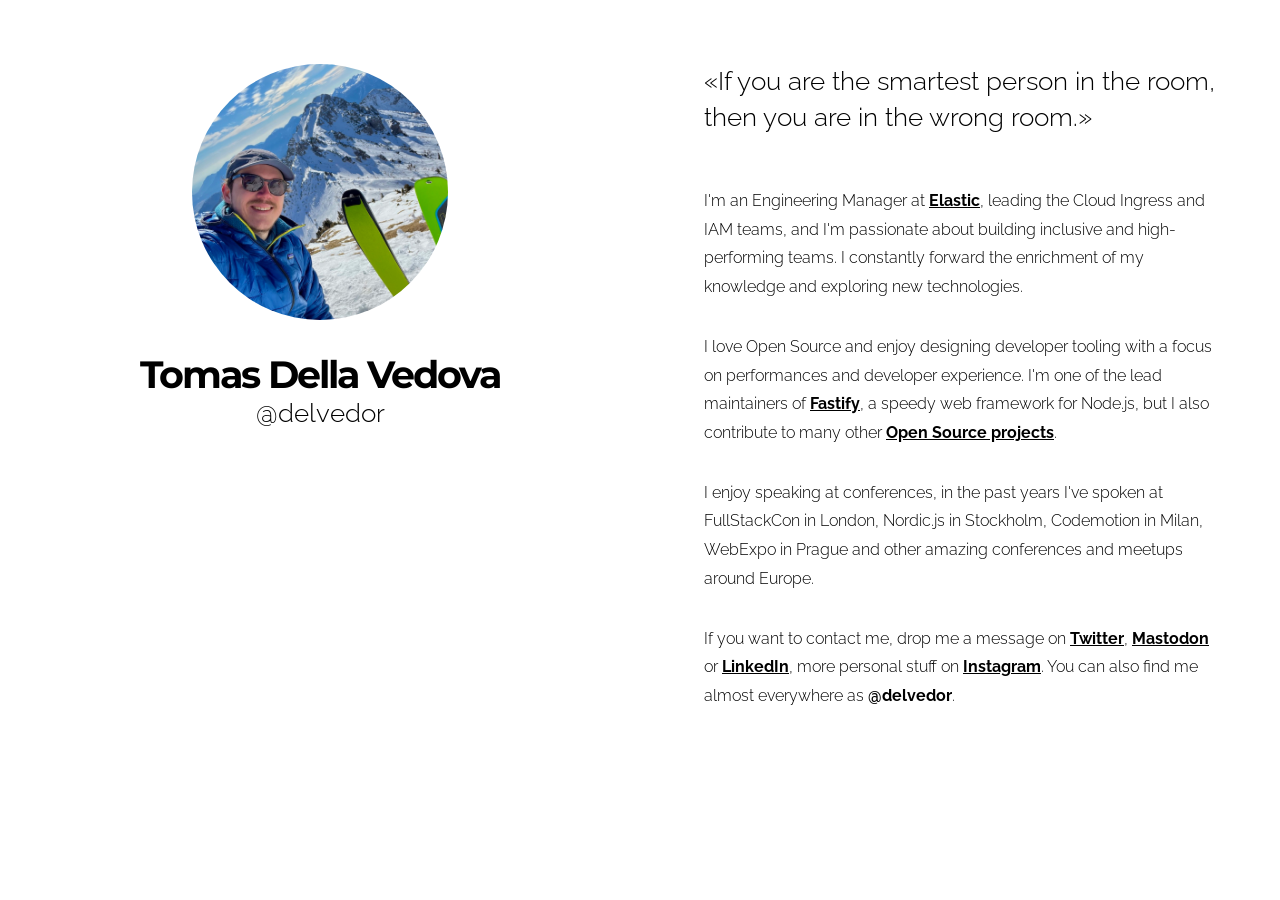
==== index.html @ c14d467c "Update index.html" ====
<!DOCTYPE html>
<html lang="en">
  <head>
    <meta charset="utf-8">
    <meta content="text/html; charset=utf-8" http-equiv="Content-Type">
    <meta name="author" content="Tomas Della Vedova"/>
    <meta name="description" content="Tomas Della Vedova is an Engineering Manager."/>
    <meta name="keywords"  content="delvedor, tomas, della vedova, tomas della vedova, node.js, javascript, fastify, elastic, engineering manager"/>
    <meta name="Resource-type" content="Document"/>
    <meta name="viewport" content="width=device-width, initial-scale=1">
    <title>delvedor</title>
    <link href="https://fonts.googleapis.com/css?family=Montserrat:700|Raleway" rel="stylesheet">
    <link href="index.css" rel="stylesheet" type="text/css">
  </head>
  <body>
    <div class="intro">
      <img class="picture" src="./image.jpeg" alt="self portait" />
      <div class="text">
        <div class="animate"><h1>Tomas Della Vedova</h1></div>
      </div>
      <div class="text">
        <div class="animate delay"><h2>@delvedor</h2></div>
      </div>
    </div>
    <div class="about">
      <h2>«If you are the smartest person in the room, then you are in the wrong room.»</h2>

      <p>I'm an Engineering Manager at <a href="https://elastic.co" target="_blank">Elastic</a>, leading the Cloud Ingress and IAM teams, and I'm passionate about building inclusive and high-performing teams. I constantly forward the enrichment of my knowledge and exploring new technologies.</p>
      <p>I love Open Source and enjoy designing developer tooling with a focus on performances and developer experience. I'm one of the lead maintainers of <a href="https://www.fastify.io/" target="_blank">Fastify</a>, a speedy web framework for Node.js, but I also contribute to many other <a href="https://github.com/delvedor" target="_blank">Open Source projects</a>.</p>
      <p>I enjoy speaking at conferences, in the past years I've spoken at FullStackCon in London, Nordic.js in Stockholm, Codemotion in Milan, WebExpo in Prague and other amazing conferences and meetups around Europe.</p>

      <p>If you want to contact me, drop me a message on <a href="https://twitter.com/delvedor" target="_blank">Twitter</a>, <a rel="me" href="https://mastodon.social/@delvedor">Mastodon</a> or <a href="https://www.linkedin.com/in/tomas-della-vedova/" target="_blank">LinkedIn</a>, more personal stuff on <a href="https://www.instagram.com/delvedor/">Instagram</a>. You can also find me almost everywhere as <b>@delvedor</b>.</p>
    </div>
  </body>
</html>
---- index.css ----
h1, p {
	color: #000
}

a,
abbr,
acronym,
address,
applet,
article,
aside,
audio,
b,
big,
blockquote,
body,
canvas,
caption,
center,
cite,
code,
dd,
del,
details,
dfn,
div,
dl,
dt,
em,
embed,
fieldset,
figcaption,
figure,
footer,
form,
h1,
h2,
h3,
h4,
h5,
h6,
header,
hgroup,
html,
i,
iframe,
img,
ins,
kbd,
label,
legend,
li,
mark,
menu,
nav,
object,
ol,
output,
p,
pre,
q,
ruby,
s,
samp,
section,
small,
span,
strike,
strong,
sub,
summary,
sup,
table,
tbody,
td,
tfoot,
th,
thead,
time,
tr,
tt,
u,
ul,
var,
video {
	margin: 0;
	padding: 0;
	border: 0;
	font: inherit;
	vertical-align: baseline
}

body,
html {
	-webkit-font-smoothing: antialiased;
	-moz-osx-font-smoothing: grayscale;
	font-smoothing: antialiased;
	text-rendering: optimizeLegibility;
	-webkit-tap-highlight-color: transparent!important;
	padding: 0;
	margin: 0;
	-webkit-user-select: none;
	-moz-user-select: none;
	-ms-user-select: none;
	user-select: none
}

a,
a:after,
a:visited {
	background-color: transparent;
	text-decoration: none;
	color: #000
}

::-webkit-scrollbar {
	width: 3px;
	height: 3px;
	position: absolute
}

::-webkit-scrollbar-track {
	-webkit-box-shadow: inset 0 0 0 transparent;
	-webkit-border-radius: 0;
	border-radius: 0
}

::-webkit-scrollbar-thumb {
	-webkit-border-radius: 0;
	border-radius: 0;
	background: #000;
	-webkit-box-shadow: inset 0 0 0 transparent
}

::-webkit-scrollbar-thumb:window-inactive {
	background: #000
}

::selection {
	background: #000;
	color: #fff
}

::-moz-selection {
	background: #000;
	color: #fff
}

.intro {
	text-align: center;
}

.intro, .about {
	float: left;
	width: 50%;
	padding: 5%;
	box-sizing: border-box;
}

.text {
	position: relative;
	display: block;
	overflow: hidden
}

.picture {
	border-radius: 50%;
	width: 20vw;
	height: auto;
	margin-bottom: 30px;
}

.animate {
	-webkit-animation: animate 1.2s cubic-bezier(.2, .6, .2, 1);
	-moz-animation: animate 1.2s cubic-bezier(.2, .6, .2, 1);
	animation: animate 1.2s cubic-bezier(.2, .6, .2, 1);
	-webkit-animation-fill-mode: backwards;
	-moz-animation-fill-mode: backwards;
	animation-fill-mode: backwards
}

@-webkit-keyframes animate {
	0% {
		-webkit-transform: translateY(100%)
	}
	100% {
		-webkit-transform: translateY(0)
	}
}

@keyframes animate {
	0% {
		transform: translateY(100%)
	}
	100% {
		transform: translateY(0)
	}
}

.delay {
	-webkit-animation-delay: .3s;
	animation-delay: .3
}

h1 {
	font-size: 30px;
	font-size: 3vw;
	letter-spacing: -2px;
	line-height: 110%;
  font-family: "Montserrat", sans-serif;
  font-weight: 700;
}

h2 {
	font-size: 28px;
	font-size: 2vw;
	line-height: 140%;
	font-family: "Raleway", sans-serif;
  font-weight: 300;
	margin-bottom: 10%
}

p {
	font-size: 18px;
	font-size: 1.25vw;
	line-height: 180%;
	font-family: "Raleway", sans-serif;
  font-weight: 300;
	margin-bottom: 6%
}

a {
  text-decoration: underline;
  font-weight: 700;
}

b {
	font-family: "Raleway", sans-serif;
  font-weight: 700;
}

@media screen and (max-width:667px) {
	h1 {
		font-size: 68px;
		font-size: 10vw
	}
	h2 {
		font-size: 24px;
		font-size: 6.4vw
	}
	p {
		font-size: 18px;
		font-size: 4.8vw
	}
	.intro, .about {
		clear: both;
		width: 100%;
	}
	.picture {
		width: 80vw;
	}
}
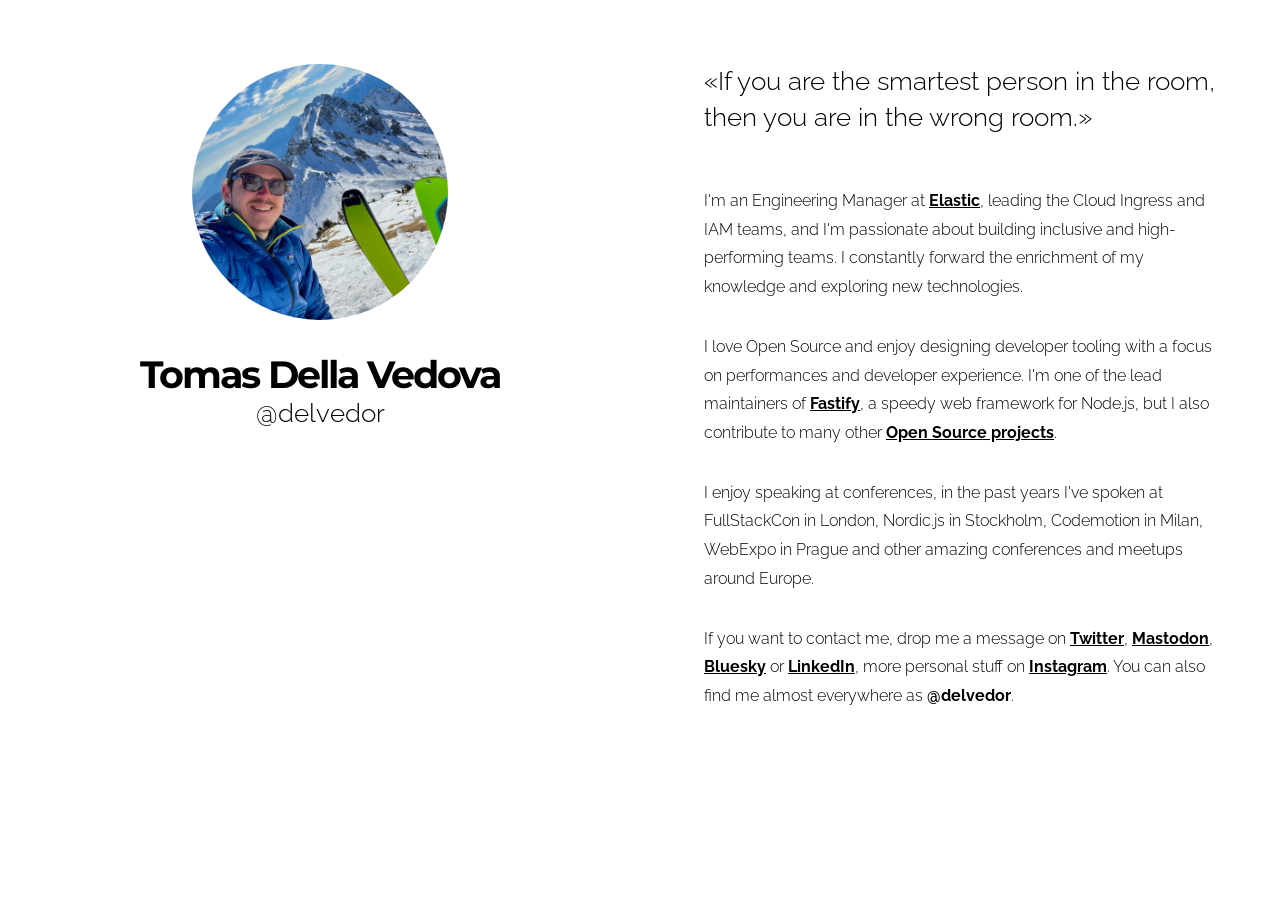
==== commit f7a53713: "Update index.html" ====
--- a/index.html
+++ b/index.html
@@ -29,8 +29,9 @@
       <p>I love Open Source and enjoy designing developer tooling with a focus on performances and developer experience. I'm one of the lead maintainers of <a href="https://www.fastify.io/" target="_blank">Fastify</a>, a speedy web framework for Node.js, but I also contribute to many other <a href="https://github.com/delvedor" target="_blank">Open Source projects</a>.</p>
       <p>I enjoy speaking at conferences, in the past years I've spoken at FullStackCon in London, Nordic.js in Stockholm, Codemotion in Milan, WebExpo in Prague and other amazing conferences and meetups around Europe.</p>
 
-      <p>If you want to contact me, drop me a message on <a href="https://twitter.com/delvedor" target="_blank">Twitter</a>, <a rel="me" href="https://mastodon.social/@delvedor">Mastodon</a> or <a href="https://www.linkedin.com/in/tomas-della-vedova/" target="_blank">LinkedIn</a>, more personal stuff on <a href="https://www.instagram.com/delvedor/">Instagram</a>. You can also find me almost everywhere as <b>@delvedor</b>.</p>
+      <p>If you want to contact me, drop me a message on <a href="https://twitter.com/delvedor" target="_blank">Twitter</a>, <a rel="me" href="https://mastodon.social/@delvedor">Mastodon</a>, <a href="https://bsky.app/profile/delvedor.bsky.social" target="_blank">Bluesky</a> or <a href="https://www.linkedin.com/in/tomas-della-vedova/" target="_blank">LinkedIn</a>, more personal stuff on <a href="https://www.instagram.com/delvedor/">Instagram</a>. You can also find me almost everywhere as <b>@delvedor</b>.</p>
     </div>
+    <script defer src='https://static.cloudflareinsights.com/beacon.min.js' data-cf-beacon='{"token": "276a783692374b4bab20e32809297460"}'></script>
   </body>
 </html>
 
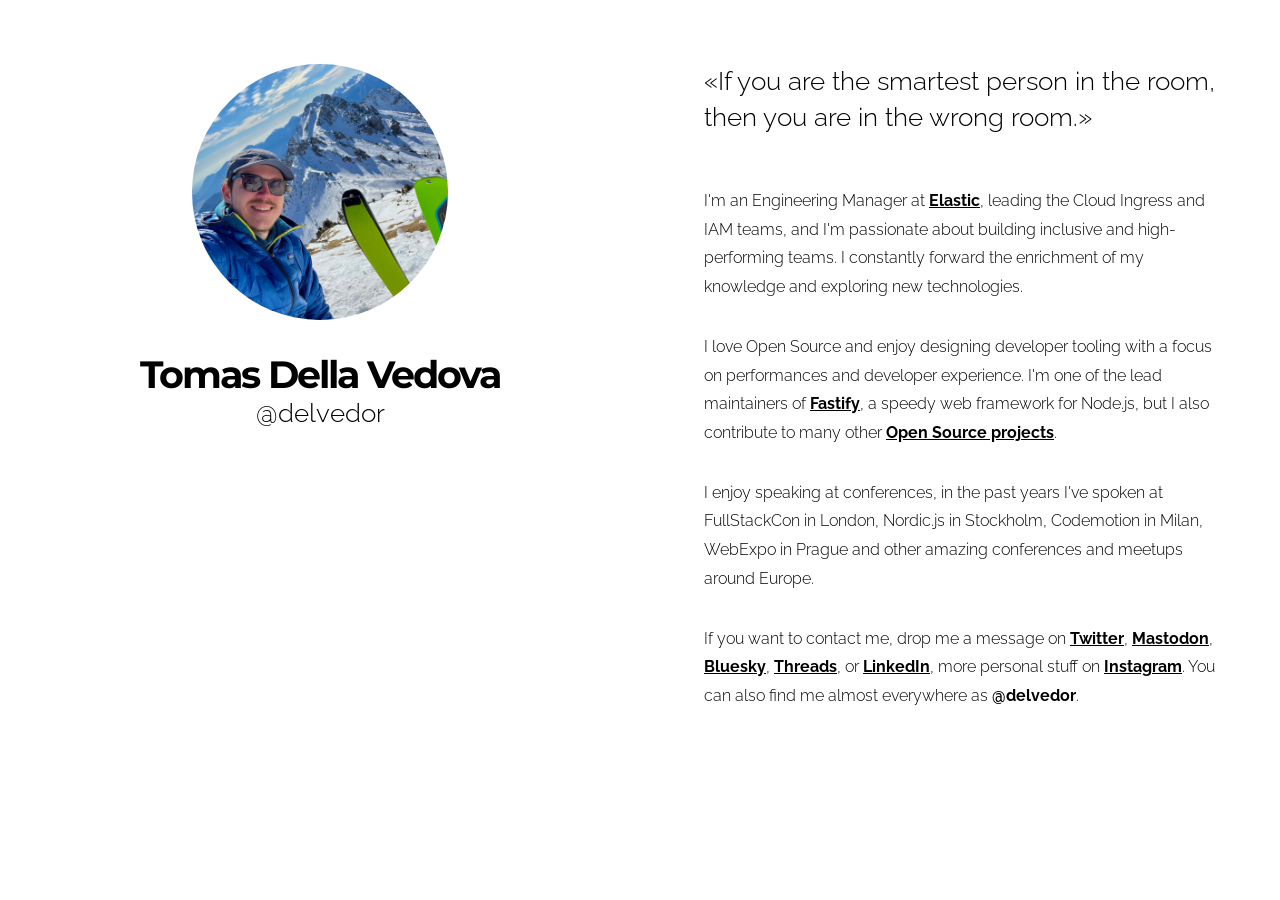
==== commit ba750b81: "Update index.html" ====
--- a/index.html
+++ b/index.html
@@ -29,7 +29,7 @@
       <p>I love Open Source and enjoy designing developer tooling with a focus on performances and developer experience. I'm one of the lead maintainers of <a href="https://www.fastify.io/" target="_blank">Fastify</a>, a speedy web framework for Node.js, but I also contribute to many other <a href="https://github.com/delvedor" target="_blank">Open Source projects</a>.</p>
       <p>I enjoy speaking at conferences, in the past years I've spoken at FullStackCon in London, Nordic.js in Stockholm, Codemotion in Milan, WebExpo in Prague and other amazing conferences and meetups around Europe.</p>
 
-      <p>If you want to contact me, drop me a message on <a href="https://twitter.com/delvedor" target="_blank">Twitter</a>, <a rel="me" href="https://mastodon.social/@delvedor">Mastodon</a>, <a href="https://bsky.app/profile/delvedor.bsky.social" target="_blank">Bluesky</a> or <a href="https://www.linkedin.com/in/tomas-della-vedova/" target="_blank">LinkedIn</a>, more personal stuff on <a href="https://www.instagram.com/delvedor/">Instagram</a>. You can also find me almost everywhere as <b>@delvedor</b>.</p>
+      <p>If you want to contact me, drop me a message on <a href="https://twitter.com/delvedor" target="_blank">Twitter</a>, <a rel="me" href="https://mastodon.social/@delvedor">Mastodon</a>, <a href="https://bsky.app/profile/delvedor.bsky.social" target="_blank">Bluesky</a>, <a href="https://www.threads.net/@delvedor" target="_blank">Threads</a>, or <a href="https://www.linkedin.com/in/tomas-della-vedova/" target="_blank">LinkedIn</a>, more personal stuff on <a href="https://www.instagram.com/delvedor/">Instagram</a>. You can also find me almost everywhere as <b>@delvedor</b>.</p>
     </div>
     <script defer src='https://static.cloudflareinsights.com/beacon.min.js' data-cf-beacon='{"token": "276a783692374b4bab20e32809297460"}'></script>
   </body>
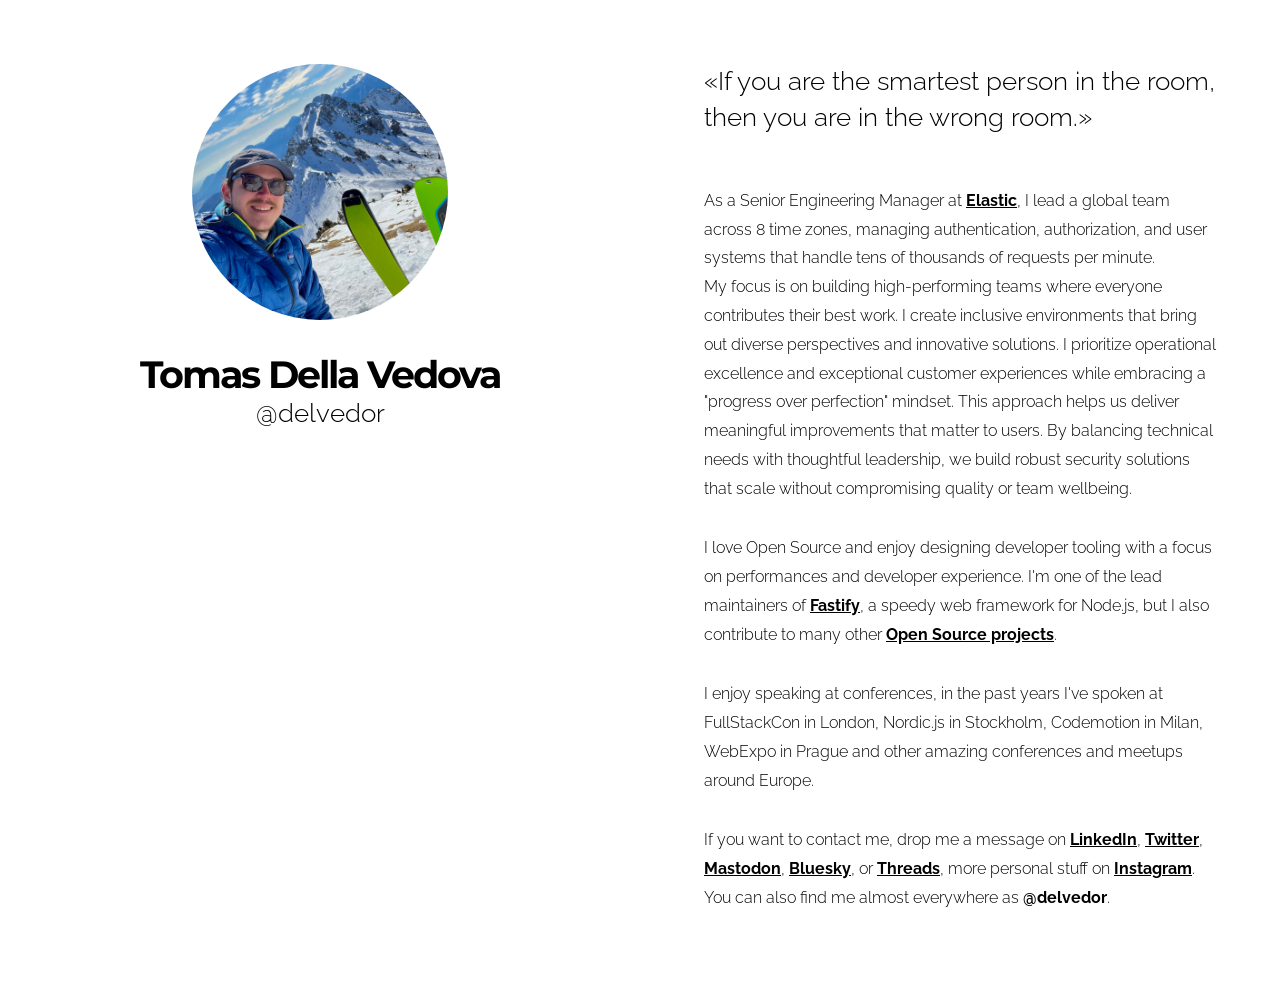
==== commit 7a32ffef: "Update index.html" ====
--- a/index.html
+++ b/index.html
@@ -25,11 +25,14 @@
     <div class="about">
       <h2>«If you are the smartest person in the room, then you are in the wrong room.»</h2>
 
-      <p>I'm an Engineering Manager at <a href="https://elastic.co" target="_blank">Elastic</a>, leading the Cloud Ingress and IAM teams, and I'm passionate about building inclusive and high-performing teams. I constantly forward the enrichment of my knowledge and exploring new technologies.</p>
+      <p>As a Senior Engineering Manager at <a href="https://elastic.co" target="_blank">Elastic</a>, I lead a global team across 8 time zones, managing authentication, authorization, and user systems that handle tens of thousands of requests per minute.<br/>
+        My focus is on building high-performing teams where everyone contributes their best work. I create inclusive environments that bring out diverse perspectives and innovative solutions.
+        I prioritize operational excellence and exceptional customer experiences while embracing a "progress over perfection" mindset. This approach helps us deliver meaningful improvements that matter to users.
+        By balancing technical needs with thoughtful leadership, we build robust security solutions that scale without compromising quality or team wellbeing.</p>
       <p>I love Open Source and enjoy designing developer tooling with a focus on performances and developer experience. I'm one of the lead maintainers of <a href="https://www.fastify.io/" target="_blank">Fastify</a>, a speedy web framework for Node.js, but I also contribute to many other <a href="https://github.com/delvedor" target="_blank">Open Source projects</a>.</p>
       <p>I enjoy speaking at conferences, in the past years I've spoken at FullStackCon in London, Nordic.js in Stockholm, Codemotion in Milan, WebExpo in Prague and other amazing conferences and meetups around Europe.</p>
 
-      <p>If you want to contact me, drop me a message on <a href="https://twitter.com/delvedor" target="_blank">Twitter</a>, <a rel="me" href="https://mastodon.social/@delvedor">Mastodon</a>, <a href="https://bsky.app/profile/delvedor.bsky.social" target="_blank">Bluesky</a>, <a href="https://www.threads.net/@delvedor" target="_blank">Threads</a>, or <a href="https://www.linkedin.com/in/tomas-della-vedova/" target="_blank">LinkedIn</a>, more personal stuff on <a href="https://www.instagram.com/delvedor/">Instagram</a>. You can also find me almost everywhere as <b>@delvedor</b>.</p>
+      <p>If you want to contact me, drop me a message on <a href="https://www.linkedin.com/in/tomas-della-vedova/" target="_blank">LinkedIn</a>, <a href="https://twitter.com/delvedor" target="_blank">Twitter</a>, <a rel="me" href="https://mastodon.social/@delvedor">Mastodon</a>, <a href="https://bsky.app/profile/delvedor.dev" target="_blank">Bluesky</a>, or <a href="https://www.threads.net/@delvedor" target="_blank">Threads</a>, more personal stuff on <a href="https://www.instagram.com/delvedor/">Instagram</a>. You can also find me almost everywhere as <b>@delvedor</b>.</p>
     </div>
     <script defer src='https://static.cloudflareinsights.com/beacon.min.js' data-cf-beacon='{"token": "276a783692374b4bab20e32809297460"}'></script>
   </body>
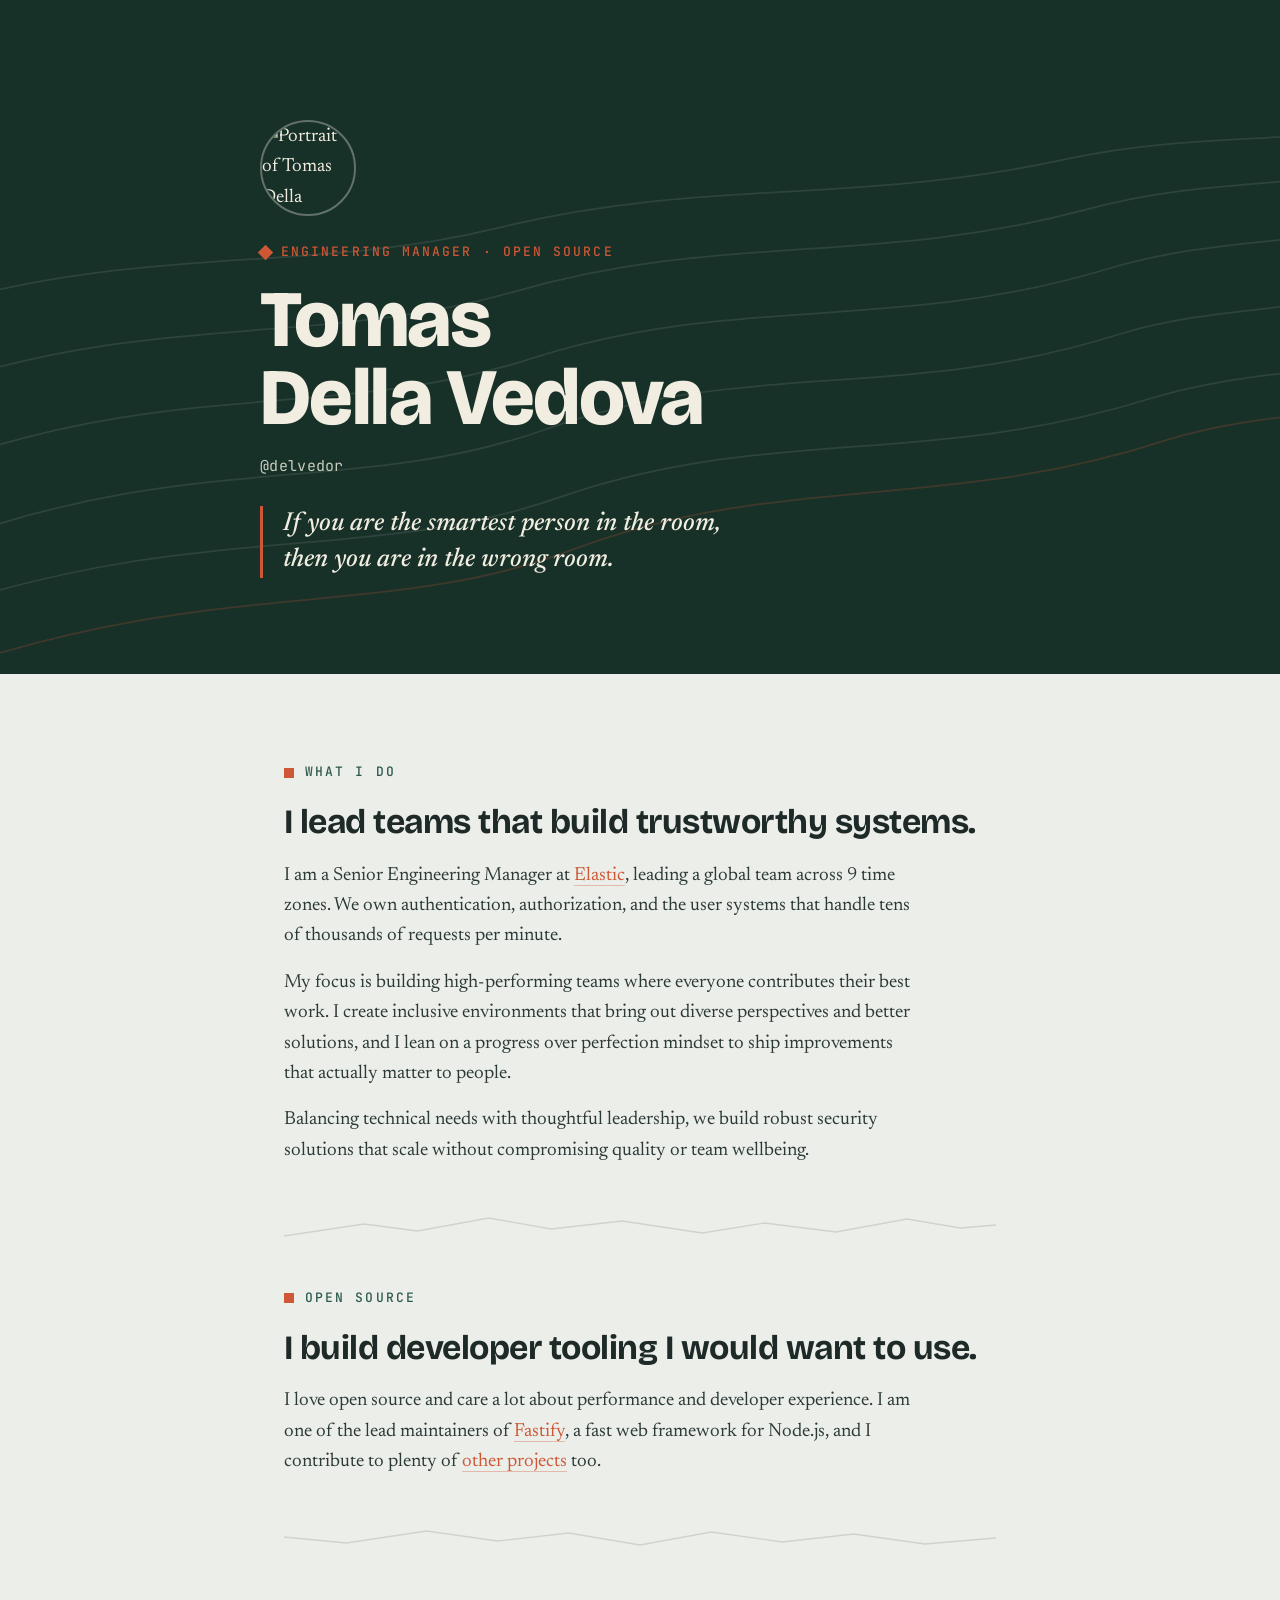
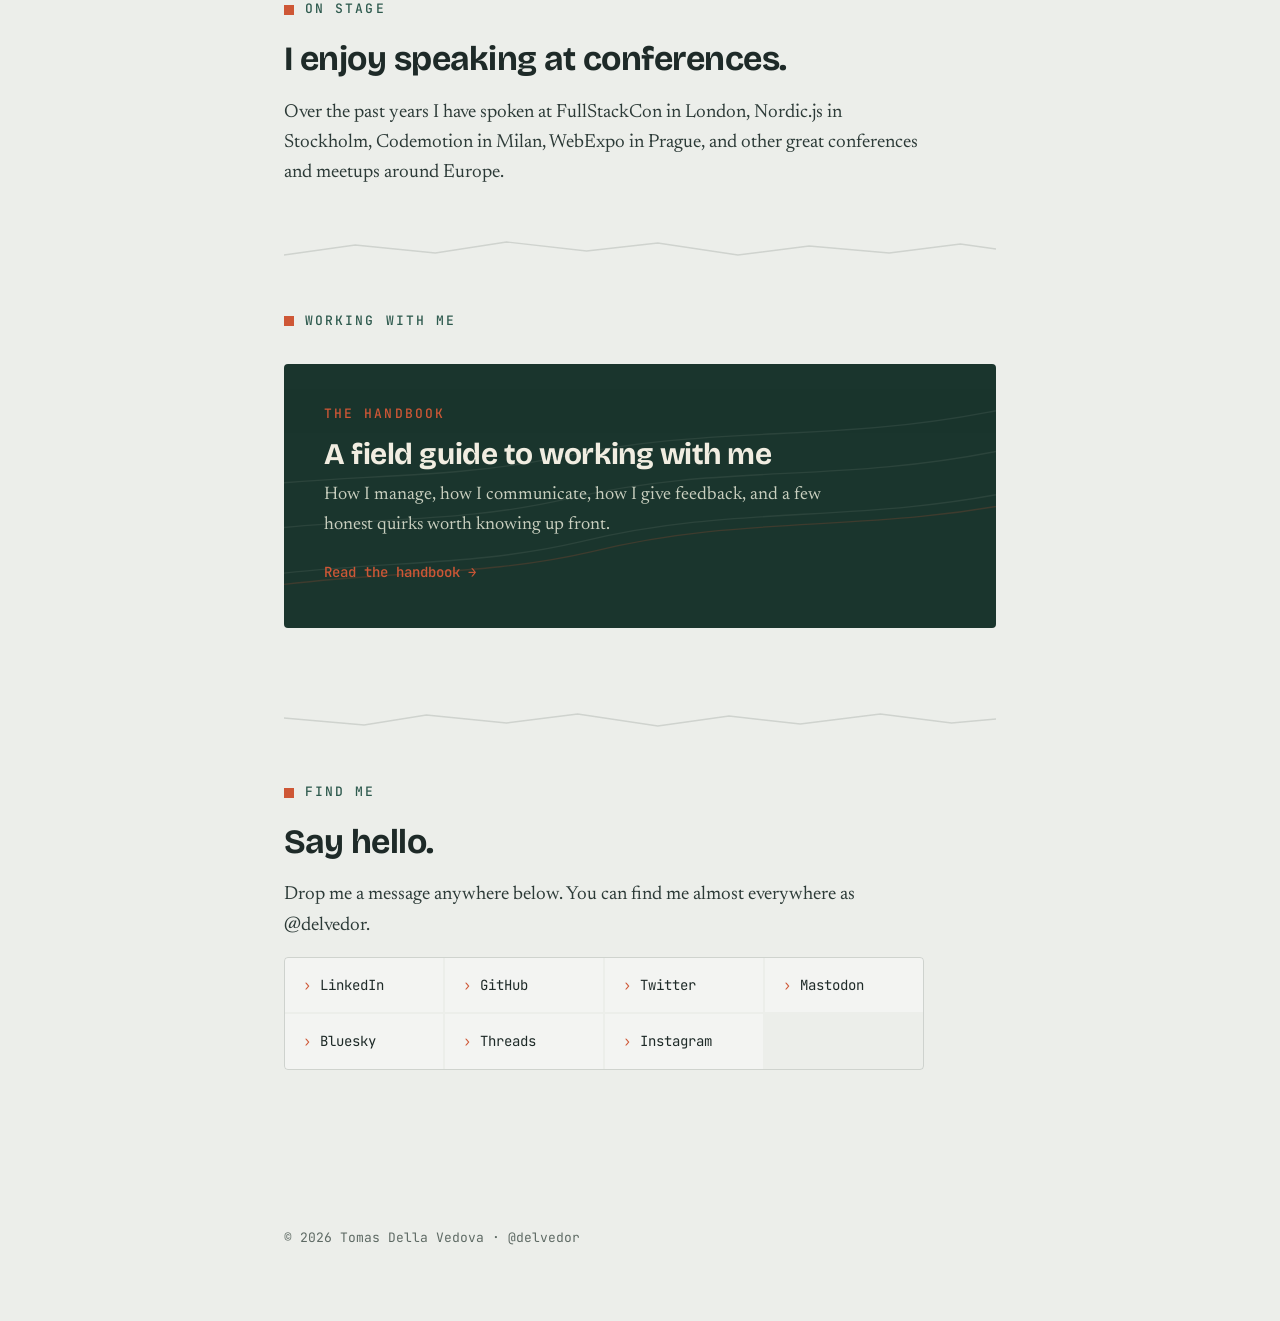
==== commit 3f92c378: "Update website" ====
--- a/index.html
+++ b/index.html
@@ -1,40 +1,319 @@
 <!DOCTYPE html>
 <html lang="en">
-  <head>
-    <meta charset="utf-8">
-    <meta content="text/html; charset=utf-8" http-equiv="Content-Type">
-    <meta name="author" content="Tomas Della Vedova"/>
-    <meta name="description" content="Tomas Della Vedova is an Engineering Manager."/>
-    <meta name="keywords"  content="delvedor, tomas, della vedova, tomas della vedova, node.js, javascript, fastify, elastic, engineering manager"/>
-    <meta name="Resource-type" content="Document"/>
-    <meta name="viewport" content="width=device-width, initial-scale=1">
-    <title>delvedor</title>
-    <link href="https://fonts.googleapis.com/css?family=Montserrat:700|Raleway" rel="stylesheet">
-    <link href="index.css" rel="stylesheet" type="text/css">
-  </head>
-  <body>
-    <div class="intro">
-      <img class="picture" src="./image.jpeg" alt="self portait" />
-      <div class="text">
-        <div class="animate"><h1>Tomas Della Vedova</h1></div>
+<head>
+<meta charset="UTF-8">
+<meta name="viewport" content="width=device-width, initial-scale=1.0">
+<meta name="author" content="Tomas Della Vedova">
+<meta name="description" content="Tomas Della Vedova is a Senior Engineering Manager at Elastic and a lead maintainer of Fastify.">
+<meta name="keywords" content="delvedor, tomas, della vedova, tomas della vedova, node.js, javascript, fastify, elastic, engineering manager">
+<title>delvedor</title>
+<link rel="preconnect" href="https://fonts.googleapis.com">
+<link rel="preconnect" href="https://fonts.gstatic.com" crossorigin>
+<link href="https://fonts.googleapis.com/css2?family=Bricolage+Grotesque:opsz,wght@12..96,600;12..96,700;12..96,800&family=Newsreader:opsz,wght@6..72,400;6..72,500;6..72,600&family=JetBrains+Mono:wght@400;500;600&display=swap" rel="stylesheet">
+<style>
+  :root {
+    --paper: #ECEEEA;
+    --paper-2: #E4E7E1;
+    --ink: #1E2A28;
+    --stone: #5E6A64;
+    --pine: #2E5A4E;
+    --pine-deep: #1A352D;
+    --pine-hero: #173028;
+    --cream: #F1EDE1;
+    --cream-dim: #C9CFBF;
+    --blaze: #CE5736;
+    --line: rgba(30,42,40,0.14);
+    --line-soft: rgba(30,42,40,0.08);
+
+    --display: "Bricolage Grotesque", system-ui, sans-serif;
+    --body: "Newsreader", Georgia, serif;
+    --mono: "JetBrains Mono", ui-monospace, monospace;
+  }
+
+  * { box-sizing: border-box; margin: 0; padding: 0; }
+
+  html { scroll-behavior: smooth; }
+  @media (prefers-reduced-motion: reduce) { html { scroll-behavior: auto; } }
+
+  body {
+    background: var(--paper);
+    color: var(--ink);
+    font-family: var(--body);
+    font-size: 19px;
+    line-height: 1.6;
+    -webkit-font-smoothing: antialiased;
+  }
+
+  a { color: var(--blaze); text-decoration: none; border-bottom: 1px solid rgba(206,87,54,0.35); }
+  a:hover { border-bottom-color: var(--blaze); }
+  a:focus-visible { outline: 2px solid var(--blaze); outline-offset: 3px; border-radius: 2px; }
+
+  .eyebrow {
+    font-family: var(--mono);
+    font-size: 13px;
+    font-weight: 500;
+    letter-spacing: 0.16em;
+    text-transform: uppercase;
+  }
+
+  /* ---------- HERO ---------- */
+  .hero {
+    position: relative;
+    background: var(--pine-hero);
+    color: var(--cream);
+    overflow: hidden;
+    padding: clamp(60px, 11vw, 120px) 24px clamp(52px, 8vw, 96px);
+  }
+  .hero__contours { position: absolute; inset: 0; width: 100%; height: 100%; pointer-events: none; }
+  .hero__inner { position: relative; max-width: 760px; margin: 0 auto; }
+
+  .portrait {
+    width: 96px; height: 96px;
+    border-radius: 50%;
+    object-fit: cover;
+    border: 2px solid rgba(241,237,225,0.35);
+    margin-bottom: 26px;
+    display: block;
+  }
+  .hero .eyebrow { color: var(--blaze); display: flex; align-items: center; gap: 10px; margin-bottom: 18px; }
+  .hero .eyebrow::before { content: ""; width: 11px; height: 11px; background: var(--blaze); display: inline-block; transform: rotate(45deg); }
+
+  .hero h1 {
+    font-family: var(--display);
+    font-weight: 800;
+    font-size: clamp(42px, 9vw, 80px);
+    line-height: 0.98;
+    letter-spacing: -0.02em;
+    color: var(--cream);
+  }
+  .handle { font-family: var(--mono); font-size: 15px; color: var(--cream-dim); margin-top: 16px; letter-spacing: 0.02em; }
+  .quote {
+    margin-top: 28px;
+    font-size: clamp(20px, 2.8vw, 26px);
+    line-height: 1.4;
+    max-width: 32ch;
+    color: var(--cream);
+    font-style: italic;
+    font-weight: 500;
+    border-left: 3px solid var(--blaze);
+    padding-left: 20px;
+  }
+
+  /* ---------- BODY ---------- */
+  main { max-width: 760px; margin: 0 auto; padding: clamp(46px, 8vw, 88px) 24px clamp(60px, 9vw, 110px); }
+
+  .section { padding: clamp(30px, 4.5vw, 48px) 0; }
+  .section:first-child { padding-top: 0; }
+
+  .section__label { color: var(--pine); display: flex; align-items: center; gap: 11px; margin-bottom: 20px; }
+  .section__label::before { content: ""; width: 10px; height: 10px; background: var(--blaze); display: inline-block; }
+
+  .section h2 {
+    font-family: var(--display);
+    font-weight: 700;
+    font-size: clamp(25px, 4vw, 34px);
+    line-height: 1.1;
+    letter-spacing: -0.015em;
+    margin-bottom: 20px;
+    color: var(--ink);
+  }
+  .section p { max-width: 64ch; margin-bottom: 16px; color: #2c3a37; }
+  .section p:last-child { margin-bottom: 0; }
+  .section p strong { font-weight: 600; color: var(--ink); }
+
+  /* ---------- RIDGELINE DIVIDER ---------- */
+  .ridge { display: block; width: 100%; height: 26px; color: var(--line); }
+  .ridge svg { display: block; width: 100%; height: 100%; }
+
+  /* ---------- HANDBOOK CTA ---------- */
+  .handbook {
+    position: relative;
+    overflow: hidden;
+    background: var(--pine-deep);
+    color: var(--cream);
+    border-radius: 4px;
+    padding: clamp(28px, 4vw, 40px);
+    margin: clamp(20px, 3vw, 32px) 0;
+    display: block;
+    border: none;
+  }
+  .handbook:hover { background: #16302a; border-bottom: none; }
+  .handbook:focus-visible { outline: 2px solid var(--blaze); outline-offset: 3px; }
+  .handbook__contours { position: absolute; inset: 0; width: 100%; height: 100%; pointer-events: none; }
+  .handbook__inner { position: relative; }
+  .handbook .eyebrow { color: var(--blaze); margin-bottom: 14px; display: block; }
+  .handbook h3 {
+    font-family: var(--display);
+    font-weight: 700;
+    font-size: clamp(22px, 3.4vw, 30px);
+    line-height: 1.1;
+    letter-spacing: -0.015em;
+    color: var(--cream);
+    margin-bottom: 10px;
+  }
+  .handbook p { color: var(--cream-dim); max-width: 52ch; margin-bottom: 18px; font-size: 0.96em; }
+  .handbook__go { font-family: var(--mono); font-size: 14px; color: var(--blaze); display: inline-flex; align-items: center; gap: 8px; font-weight: 500; }
+  .handbook__go .arrow { transition: transform .25s ease; }
+  .handbook:hover .handbook__go .arrow { transform: translateX(5px); }
+  @media (prefers-reduced-motion: reduce) { .handbook:hover .handbook__go .arrow { transform: none; } }
+
+  /* ---------- LINKS ---------- */
+  .links { display: grid; grid-template-columns: repeat(auto-fill, minmax(150px, 1fr)); gap: 2px; border: 1px solid var(--line); border-radius: 4px; overflow: hidden; max-width: 64ch; }
+  .links a {
+    font-family: var(--mono);
+    font-size: 14px;
+    color: var(--ink);
+    border: none;
+    background: rgba(255,255,255,0.35);
+    padding: 16px 18px;
+    display: flex;
+    align-items: center;
+    gap: 9px;
+    transition: background .2s ease, color .2s ease;
+    outline-offset: -2px;
+  }
+  .links a::before { content: "›"; color: var(--blaze); }
+  .links a:hover { background: var(--pine); color: var(--cream); }
+  .links a:hover::before { color: var(--cream); }
+
+  /* ---------- FOOTER ---------- */
+  footer { max-width: 760px; margin: 0 auto; padding: 0 24px clamp(48px, 7vw, 72px); }
+  footer p { font-family: var(--mono); font-size: 13px; color: var(--stone); }
+
+  /* ---------- REVEAL ---------- */
+  .reveal { opacity: 0; transform: translateY(16px); transition: opacity .6s ease, transform .6s ease; }
+  .reveal.in { opacity: 1; transform: none; }
+  @media (prefers-reduced-motion: reduce) { .reveal { opacity: 1; transform: none; transition: none; } }
+
+  @media (max-width: 600px) {
+    body { font-size: 18px; }
+    main, footer { padding-left: 20px; padding-right: 20px; }
+    .hero { padding-left: 20px; padding-right: 20px; }
+  }
+</style>
+</head>
+<body>
+
+  <header class="hero">
+    <svg class="hero__contours" viewBox="0 0 800 460" preserveAspectRatio="xMidYMid slice" aria-hidden="true">
+      <g fill="none" stroke="#F1EDE1" stroke-width="1.1" opacity="0.10">
+        <path d="M-40,360 C120,300 220,330 340,288 C470,242 560,272 700,228 C760,210 820,214 860,200"/>
+        <path d="M-40,400 C130,344 230,372 350,330 C480,285 580,312 720,268 C780,250 830,254 870,240"/>
+        <path d="M-40,310 C110,256 210,282 330,244 C460,202 555,228 690,188 C755,168 815,172 860,160"/>
+        <path d="M-40,260 C100,214 200,236 320,202 C450,164 545,186 680,150 C745,132 805,136 855,126"/>
+        <path d="M-40,210 C95,172 195,190 310,162 C440,130 535,148 670,118 C735,104 800,108 850,100"/>
+      </g>
+      <g fill="none" stroke="#CE5736" stroke-width="1.1" opacity="0.22">
+        <path d="M-40,440 C140,378 240,408 360,362 C490,314 590,340 730,294 C790,276 840,280 880,266"/>
+      </g>
+    </svg>
+    <div class="hero__inner">
+      <img class="portrait" src="https://delvedor.dev/image.jpeg" alt="Portrait of Tomas Della Vedova">
+      <div class="eyebrow">Engineering manager · Open source</div>
+      <h1>Tomas<br>Della Vedova</h1>
+      <p class="handle">@delvedor</p>
+      <p class="quote">If you are the smartest person in the room, then you are in the wrong room.</p>
+    </div>
+  </header>
+
+  <main>
+
+    <section class="section reveal">
+      <div class="eyebrow section__label">What I do</div>
+      <h2>I lead teams that build trustworthy systems.</h2>
+      <p>I am a Senior Engineering Manager at <a href="https://elastic.co">Elastic</a>, leading a global team across 9 time zones. We own authentication, authorization, and the user systems that handle tens of thousands of requests per minute.</p>
+      <p>My focus is building high-performing teams where everyone contributes their best work. I create inclusive environments that bring out diverse perspectives and better solutions, and I lean on a progress over perfection mindset to ship improvements that actually matter to people.</p>
+      <p>Balancing technical needs with thoughtful leadership, we build robust security solutions that scale without compromising quality or team wellbeing.</p>
+    </section>
+
+    <div class="ridge reveal" aria-hidden="true">
+      <svg viewBox="0 0 800 26" preserveAspectRatio="none"><polyline points="0,22 90,10 150,17 230,4 300,15 380,7 470,19 540,9 620,18 700,5 760,14 800,11" fill="none" stroke="currentColor" stroke-width="1.4"/></svg>
+    </div>
+
+    <section class="section reveal">
+      <div class="eyebrow section__label">Open source</div>
+      <h2>I build developer tooling I would want to use.</h2>
+      <p>I love open source and care a lot about performance and developer experience. I am one of the lead maintainers of <a href="https://www.fastify.io/">Fastify</a>, a fast web framework for Node.js, and I contribute to plenty of <a href="https://github.com/delvedor">other projects</a> too.</p>
+    </section>
+
+    <div class="ridge reveal" aria-hidden="true">
+      <svg viewBox="0 0 800 26" preserveAspectRatio="none"><polyline points="0,12 70,18 160,6 240,16 320,8 400,20 480,7 560,17 640,9 720,19 800,13" fill="none" stroke="currentColor" stroke-width="1.4"/></svg>
+    </div>
+
+    <section class="section reveal">
+      <div class="eyebrow section__label">On stage</div>
+      <h2>I enjoy speaking at conferences.</h2>
+      <p>Over the past years I have spoken at FullStackCon in London, Nordic.js in Stockholm, Codemotion in Milan, WebExpo in Prague, and other great conferences and meetups around Europe.</p>
+    </section>
+
+    <div class="ridge reveal" aria-hidden="true">
+      <svg viewBox="0 0 800 26" preserveAspectRatio="none"><polyline points="0,18 80,8 170,16 250,5 340,14 420,6 510,18 590,9 680,16 760,7 800,12" fill="none" stroke="currentColor" stroke-width="1.4"/></svg>
+    </div>
+
+    <section class="section reveal">
+      <div class="eyebrow section__label">Working with me</div>
+      <a class="handbook" href="https://delvedor.dev/handbook">
+        <svg class="handbook__contours" viewBox="0 0 800 220" preserveAspectRatio="xMidYMid slice" aria-hidden="true">
+          <g fill="none" stroke="#F1EDE1" stroke-width="1.1" opacity="0.08">
+            <path d="M-40,160 C120,120 220,140 340,112 C470,82 560,100 700,72 C760,60 820,62 860,54"/>
+            <path d="M-40,120 C110,86 210,102 330,78 C460,50 555,66 690,40 C755,28 815,30 860,24"/>
+            <path d="M-40,200 C130,156 230,176 350,148 C480,116 580,134 720,104 C780,92 830,94 870,86"/>
+          </g>
+          <g fill="none" stroke="#CE5736" stroke-width="1.1" opacity="0.2">
+            <path d="M-40,210 C140,164 240,184 360,156 C490,124 590,142 730,112 C790,100 840,102 880,94"/>
+          </g>
+        </svg>
+        <div class="handbook__inner">
+          <span class="eyebrow">The handbook</span>
+          <h3>A field guide to working with me</h3>
+          <p>How I manage, how I communicate, how I give feedback, and a few honest quirks worth knowing up front.</p>
+          <span class="handbook__go">Read the handbook <span class="arrow">→</span></span>
+        </div>
+      </a>
+    </section>
+
+    <div class="ridge reveal" aria-hidden="true">
+      <svg viewBox="0 0 800 26" preserveAspectRatio="none"><polyline points="0,10 90,17 160,7 250,15 330,6 420,18 500,8 580,16 670,6 750,15 800,11" fill="none" stroke="currentColor" stroke-width="1.4"/></svg>
+    </div>
+
+    <section class="section reveal">
+      <div class="eyebrow section__label">Find me</div>
+      <h2>Say hello.</h2>
+      <p>Drop me a message anywhere below. You can find me almost everywhere as @delvedor.</p>
+      <div class="links">
+        <a href="https://www.linkedin.com/in/tomas-della-vedova/">LinkedIn</a>
+        <a href="https://github.com/delvedor">GitHub</a>
+        <a href="https://twitter.com/delvedor">Twitter</a>
+        <a href="https://mastodon.social/@delvedor">Mastodon</a>
+        <a href="https://bsky.app/profile/delvedor.dev">Bluesky</a>
+        <a href="https://www.threads.net/@delvedor">Threads</a>
+        <a href="https://www.instagram.com/delvedor/">Instagram</a>
       </div>
-      <div class="text">
-        <div class="animate delay"><h2>@delvedor</h2></div>
-      </div>
-    </div>
-    <div class="about">
-      <h2>«If you are the smartest person in the room, then you are in the wrong room.»</h2>
-
-      <p>As a Senior Engineering Manager at <a href="https://elastic.co" target="_blank">Elastic</a>, I lead a global team across 8 time zones, managing authentication, authorization, and user systems that handle tens of thousands of requests per minute.<br/>
-        My focus is on building high-performing teams where everyone contributes their best work. I create inclusive environments that bring out diverse perspectives and innovative solutions.
-        I prioritize operational excellence and exceptional customer experiences while embracing a "progress over perfection" mindset. This approach helps us deliver meaningful improvements that matter to users.
-        By balancing technical needs with thoughtful leadership, we build robust security solutions that scale without compromising quality or team wellbeing.</p>
-      <p>I love Open Source and enjoy designing developer tooling with a focus on performances and developer experience. I'm one of the lead maintainers of <a href="https://www.fastify.io/" target="_blank">Fastify</a>, a speedy web framework for Node.js, but I also contribute to many other <a href="https://github.com/delvedor" target="_blank">Open Source projects</a>.</p>
-      <p>I enjoy speaking at conferences, in the past years I've spoken at FullStackCon in London, Nordic.js in Stockholm, Codemotion in Milan, WebExpo in Prague and other amazing conferences and meetups around Europe.</p>
-
-      <p>If you want to contact me, drop me a message on <a href="https://www.linkedin.com/in/tomas-della-vedova/" target="_blank">LinkedIn</a>, <a href="https://twitter.com/delvedor" target="_blank">Twitter</a>, <a rel="me" href="https://mastodon.social/@delvedor">Mastodon</a>, <a href="https://bsky.app/profile/delvedor.dev" target="_blank">Bluesky</a>, or <a href="https://www.threads.net/@delvedor" target="_blank">Threads</a>, more personal stuff on <a href="https://www.instagram.com/delvedor/">Instagram</a>. You can also find me almost everywhere as <b>@delvedor</b>.</p>
-    </div>
-    <script defer src='https://static.cloudflareinsights.com/beacon.min.js' data-cf-beacon='{"token": "276a783692374b4bab20e32809297460"}'></script>
-  </body>
+    </section>
+
+  </main>
+
+  <footer>
+    <p>© <span id="year"></span> Tomas Della Vedova · @delvedor</p>
+  </footer>
+
+  <script>
+    document.getElementById('year').textContent = new Date().getFullYear();
+
+    (function () {
+      var els = document.querySelectorAll('.reveal');
+      if (!('IntersectionObserver' in window) || window.matchMedia('(prefers-reduced-motion: reduce)').matches) {
+        els.forEach(function (el) { el.classList.add('in'); });
+        return;
+      }
+      var io = new IntersectionObserver(function (entries) {
+        entries.forEach(function (e) {
+          if (e.isIntersecting) { e.target.classList.add('in'); io.unobserve(e.target); }
+        });
+      }, { threshold: 0.12, rootMargin: '0px 0px -40px 0px' });
+      els.forEach(function (el) { io.observe(el); });
+    })();
+  </script>
+
+</body>
 </html>
-
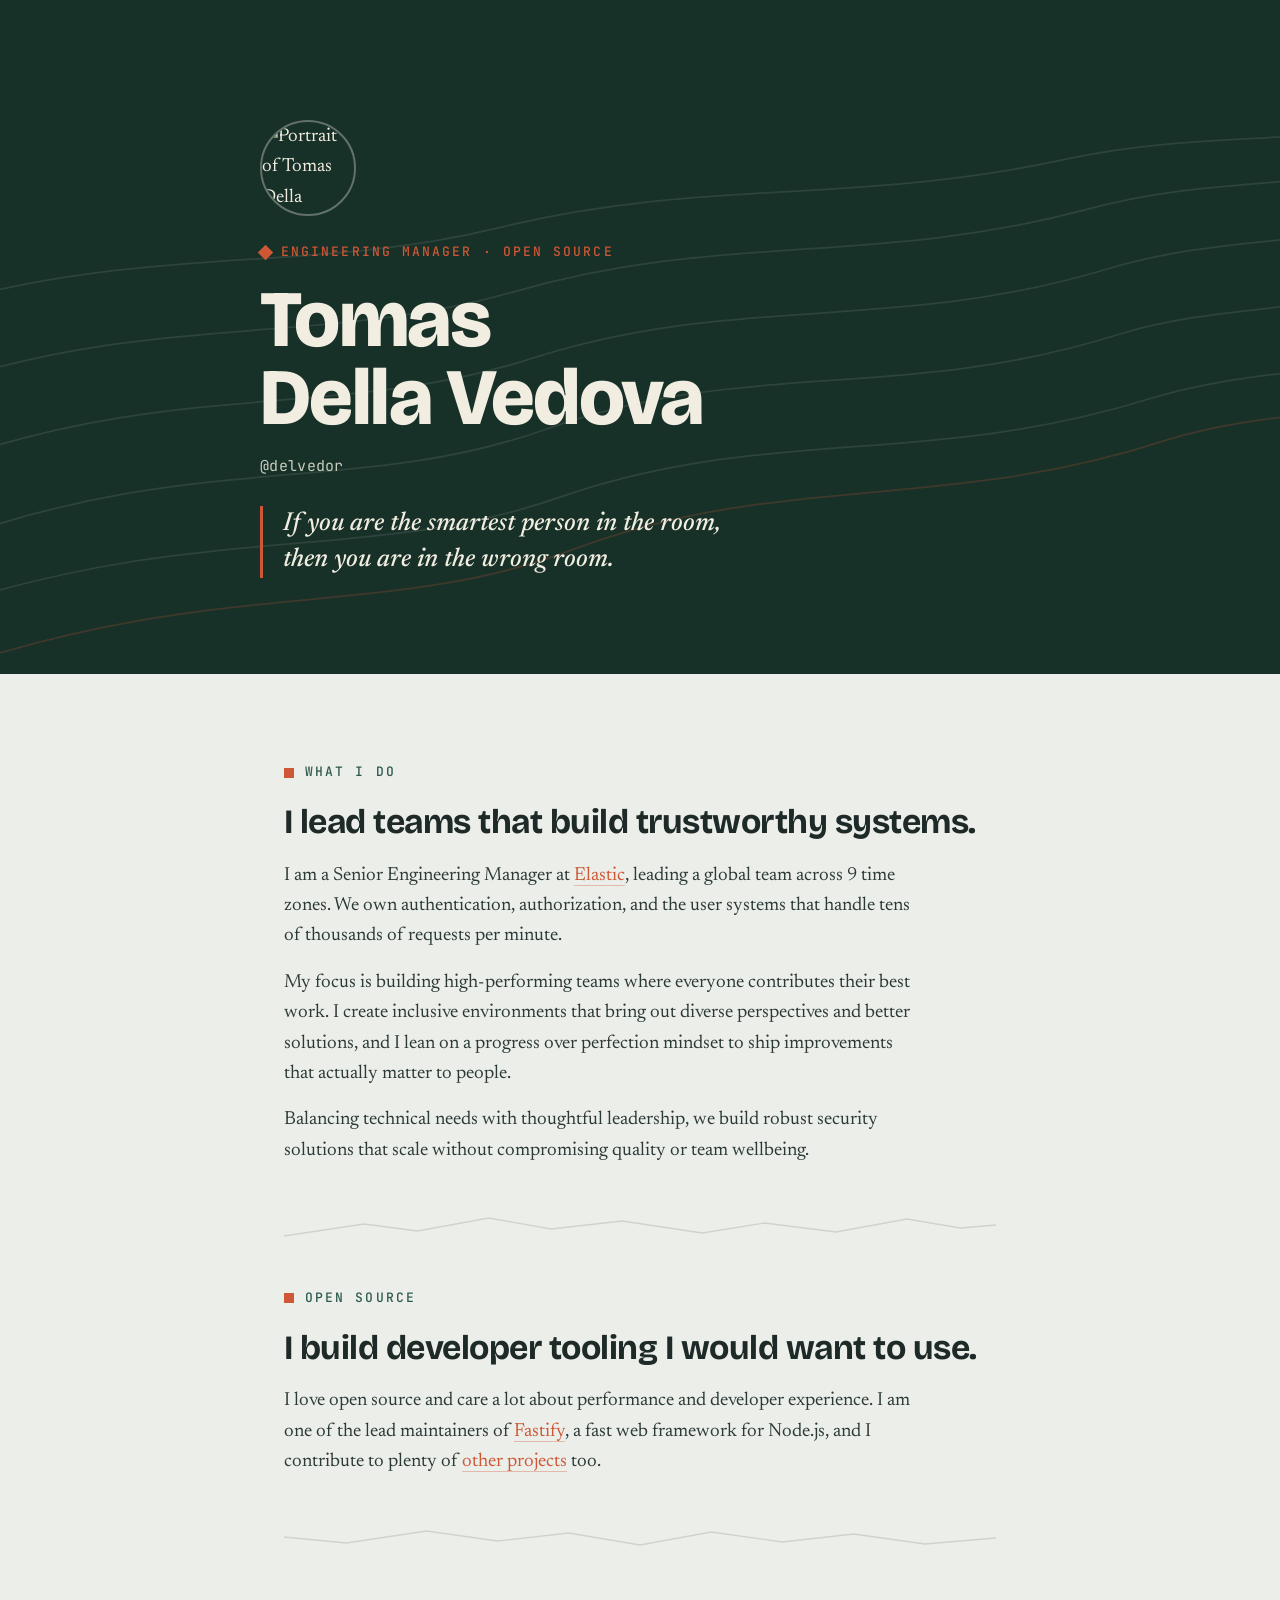
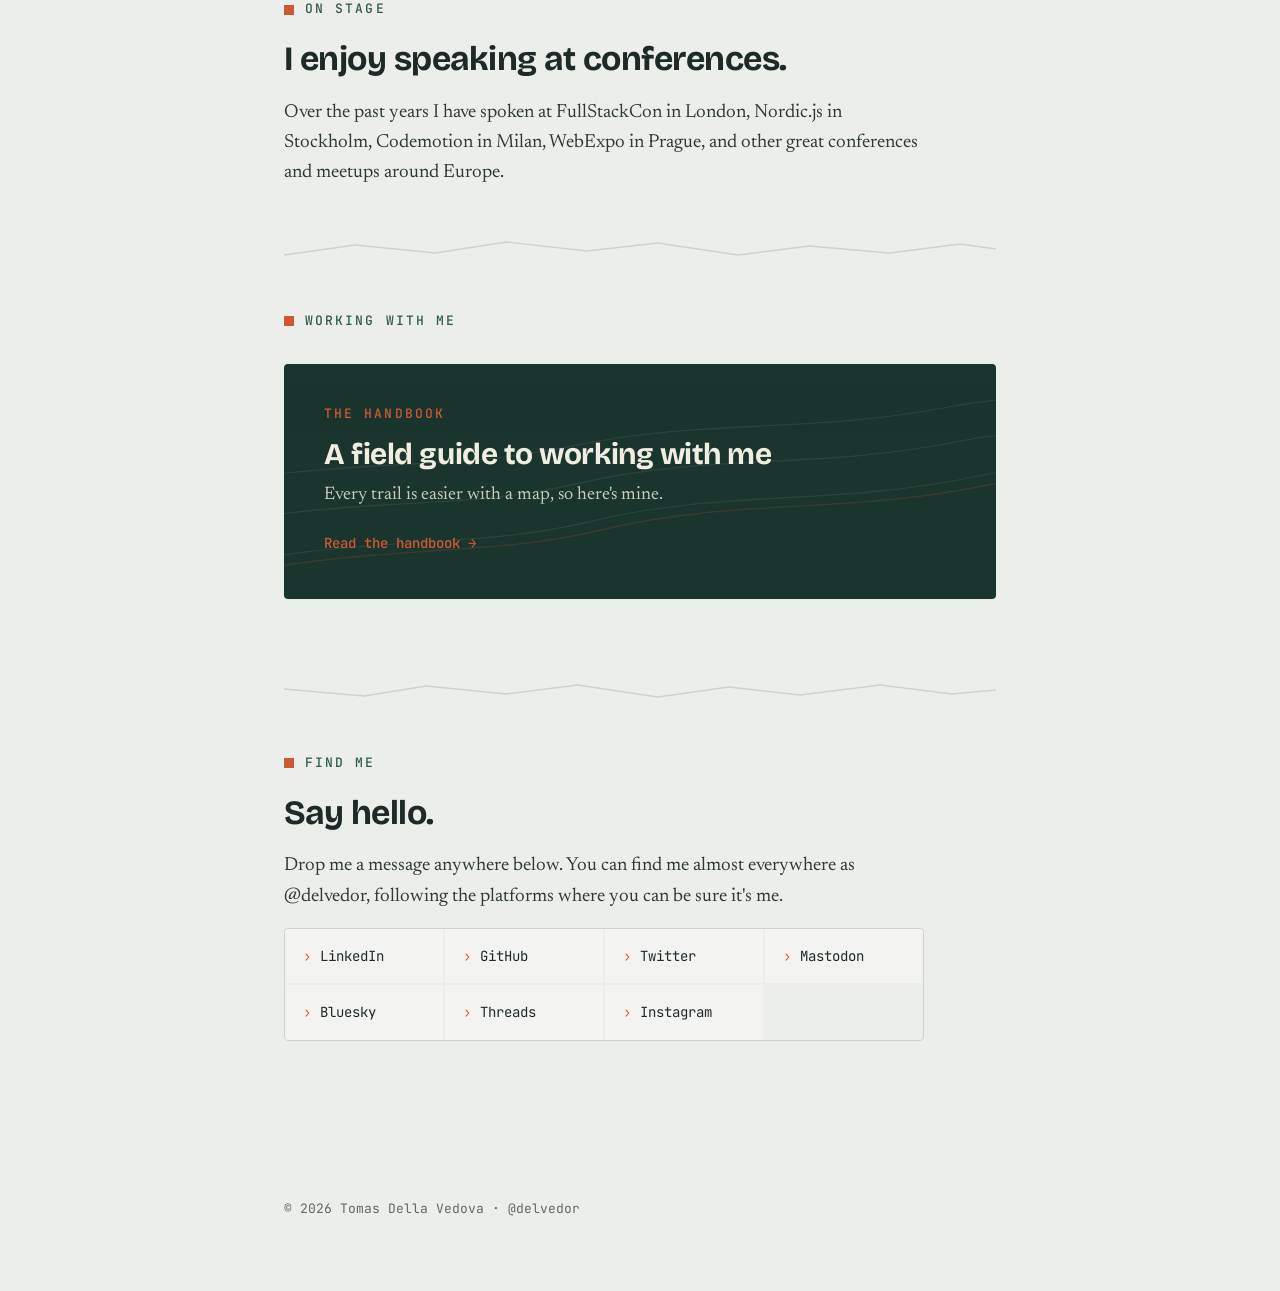
==== commit 0ec90e9e: "Nits" ====
--- a/index.html
+++ b/index.html
@@ -266,7 +266,7 @@
         <div class="handbook__inner">
           <span class="eyebrow">The handbook</span>
           <h3>A field guide to working with me</h3>
-          <p>How I manage, how I communicate, how I give feedback, and a few honest quirks worth knowing up front.</p>
+          <p>Every trail is easier with a map, so here's mine.</p>
           <span class="handbook__go">Read the handbook <span class="arrow">→</span></span>
         </div>
       </a>
@@ -279,7 +279,7 @@
     <section class="section reveal">
       <div class="eyebrow section__label">Find me</div>
       <h2>Say hello.</h2>
-      <p>Drop me a message anywhere below. You can find me almost everywhere as @delvedor.</p>
+      <p>Drop me a message anywhere below. You can find me almost everywhere as @delvedor, following the platforms where you can be sure it's me.</p>
       <div class="links">
         <a href="https://www.linkedin.com/in/tomas-della-vedova/">LinkedIn</a>
         <a href="https://github.com/delvedor">GitHub</a>
